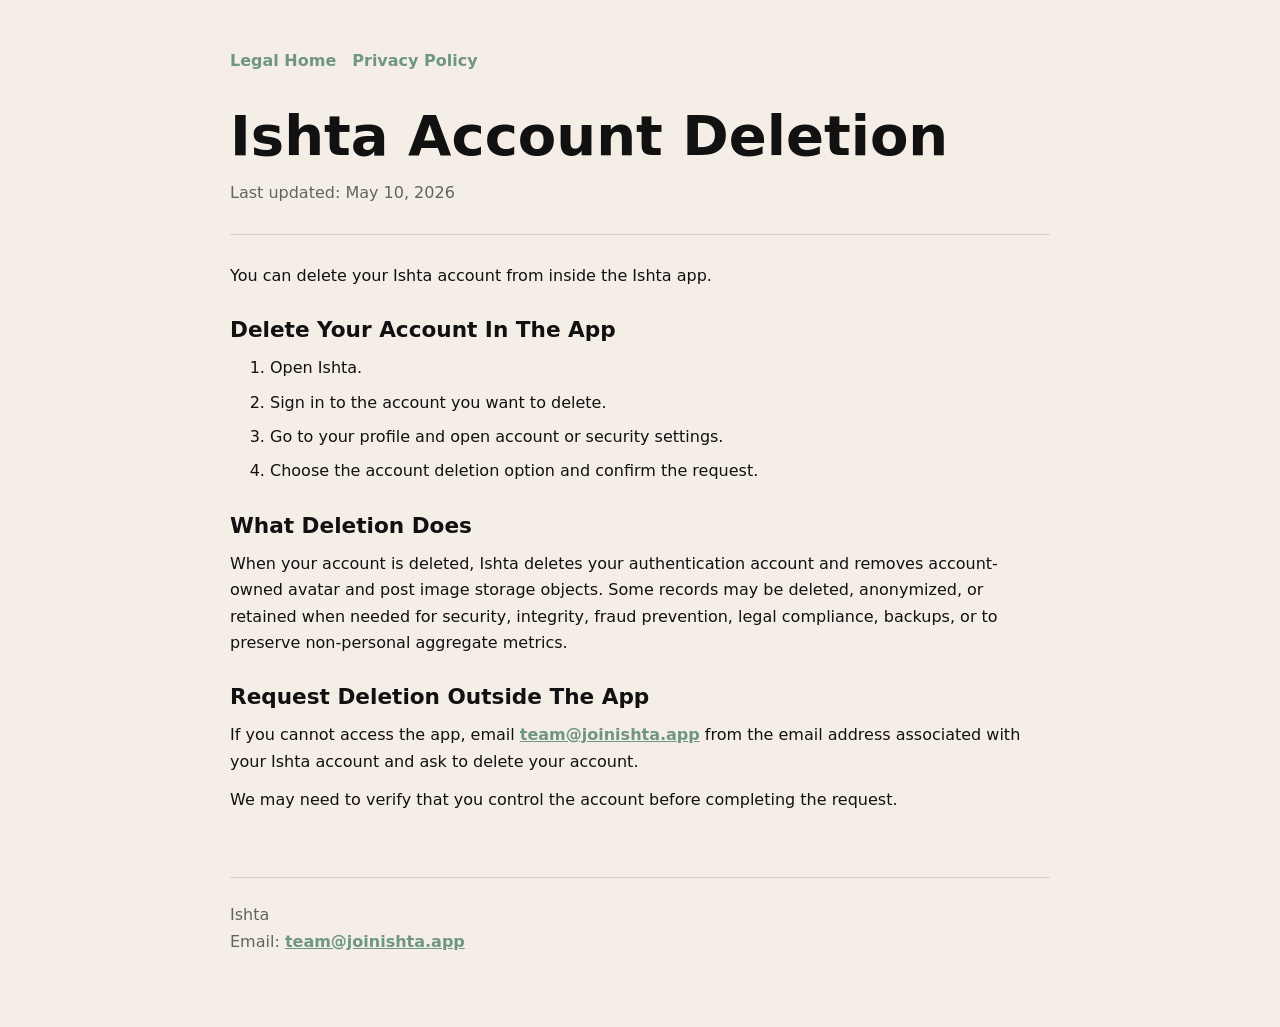
==== account-deletion/index.html @ 8c28632c "Publish Ishta legal pages" ====
<!doctype html>
<html lang="en">
  <head>
    <meta charset="utf-8" />
    <meta name="viewport" content="width=device-width, initial-scale=1" />
    <title>Ishta Account Deletion</title>
    <meta
      name="description"
      content="Account deletion instructions for the Ishta mobile app."
    />
    <link rel="stylesheet" href="../styles.css" />
  </head>
  <body>
    <main class="shell">
      <nav class="nav" aria-label="Legal pages">
        <a href="../">Legal Home</a>
        <a href="../privacy/">Privacy Policy</a>
      </nav>
      <article class="document">
        <header class="hero">
          <h1>Ishta Account Deletion</h1>
          <p class="updated">Last updated: May 10, 2026</p>
        </header>

        <section>
          <p>You can delete your Ishta account from inside the Ishta app.</p>
        </section>

        <section>
          <h2>Delete Your Account In The App</h2>
          <ol>
            <li>Open Ishta.</li>
            <li>Sign in to the account you want to delete.</li>
            <li>Go to your profile and open account or security settings.</li>
            <li>Choose the account deletion option and confirm the request.</li>
          </ol>
        </section>

        <section>
          <h2>What Deletion Does</h2>
          <p>
            When your account is deleted, Ishta deletes your authentication
            account and removes account-owned avatar and post image storage
            objects. Some records may be deleted, anonymized, or retained when
            needed for security, integrity, fraud prevention, legal compliance,
            backups, or to preserve non-personal aggregate metrics.
          </p>
        </section>

        <section>
          <h2>Request Deletion Outside The App</h2>
          <p>
            If you cannot access the app, email
            <a href="mailto:team@joinishta.app">team@joinishta.app</a> from the
            email address associated with your Ishta account and ask to delete
            your account.
          </p>
          <p>
            We may need to verify that you control the account before completing
            the request.
          </p>
        </section>

        <footer>
          <p>Ishta</p>
          <p>
            Email:
            <a href="mailto:team@joinishta.app">team@joinishta.app</a>
          </p>
        </footer>
      </article>
    </main>
  </body>
</html>
---- styles.css ----
:root {
  color-scheme: light;
  --background: #f4eee6;
  --surface: #fffbf5;
  --ink: #111111;
  --muted: #5f665f;
  --border: #dccfc1;
  --primary: #6f977f;
}

* {
  box-sizing: border-box;
}

body {
  margin: 0;
  background: var(--background);
  color: var(--ink);
  font-family:
    Inter, ui-sans-serif, system-ui, -apple-system, BlinkMacSystemFont,
    "Segoe UI", sans-serif;
  line-height: 1.65;
}

a {
  color: var(--primary);
  font-weight: 650;
}

.shell {
  width: min(100% - 40px, 820px);
  margin: 0 auto;
  padding: 48px 0 72px;
}

.document {
  display: grid;
  gap: 28px;
}

.nav {
  display: flex;
  flex-wrap: wrap;
  gap: 16px;
  margin-bottom: 28px;
}

.nav a {
  text-decoration: none;
}

.hero {
  border-bottom: 1px solid var(--border);
  padding-bottom: 28px;
}

h1,
h2 {
  letter-spacing: 0;
  line-height: 1.2;
}

h1 {
  margin: 0 0 10px;
  font-size: clamp(2rem, 8vw, 3.5rem);
}

h2 {
  margin: 0;
  font-size: 1.35rem;
}

p,
ul,
ol {
  margin: 0;
}

section {
  display: grid;
  gap: 12px;
}

li + li {
  margin-top: 8px;
}

.updated,
.muted {
  color: var(--muted);
}

.card {
  display: grid;
  gap: 16px;
  border: 1px solid var(--border);
  border-radius: 8px;
  background: var(--surface);
  padding: 20px;
}

footer {
  border-top: 1px solid var(--border);
  color: var(--muted);
  margin-top: 36px;
  padding-top: 24px;
}
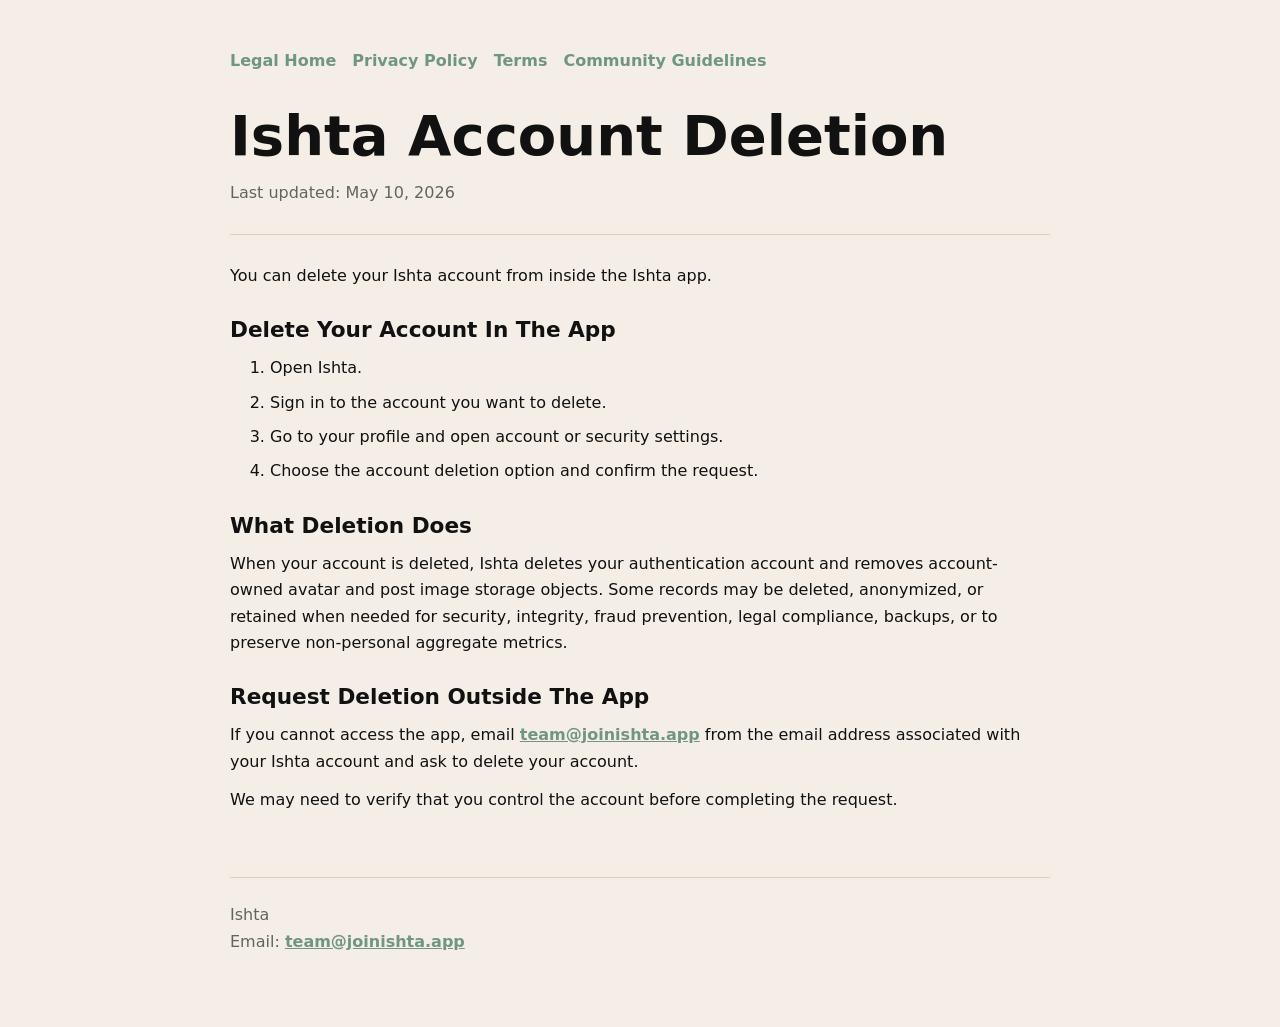
==== commit 2a77e062: "Update UGC safety legal pages" ====
--- a/account-deletion/index.html
+++ b/account-deletion/index.html
@@ -15,6 +15,8 @@
       <nav class="nav" aria-label="Legal pages">
         <a href="../">Legal Home</a>
         <a href="../privacy/">Privacy Policy</a>
+        <a href="../terms/">Terms</a>
+        <a href="../community-guidelines/">Community Guidelines</a>
       </nav>
       <article class="document">
         <header class="hero">
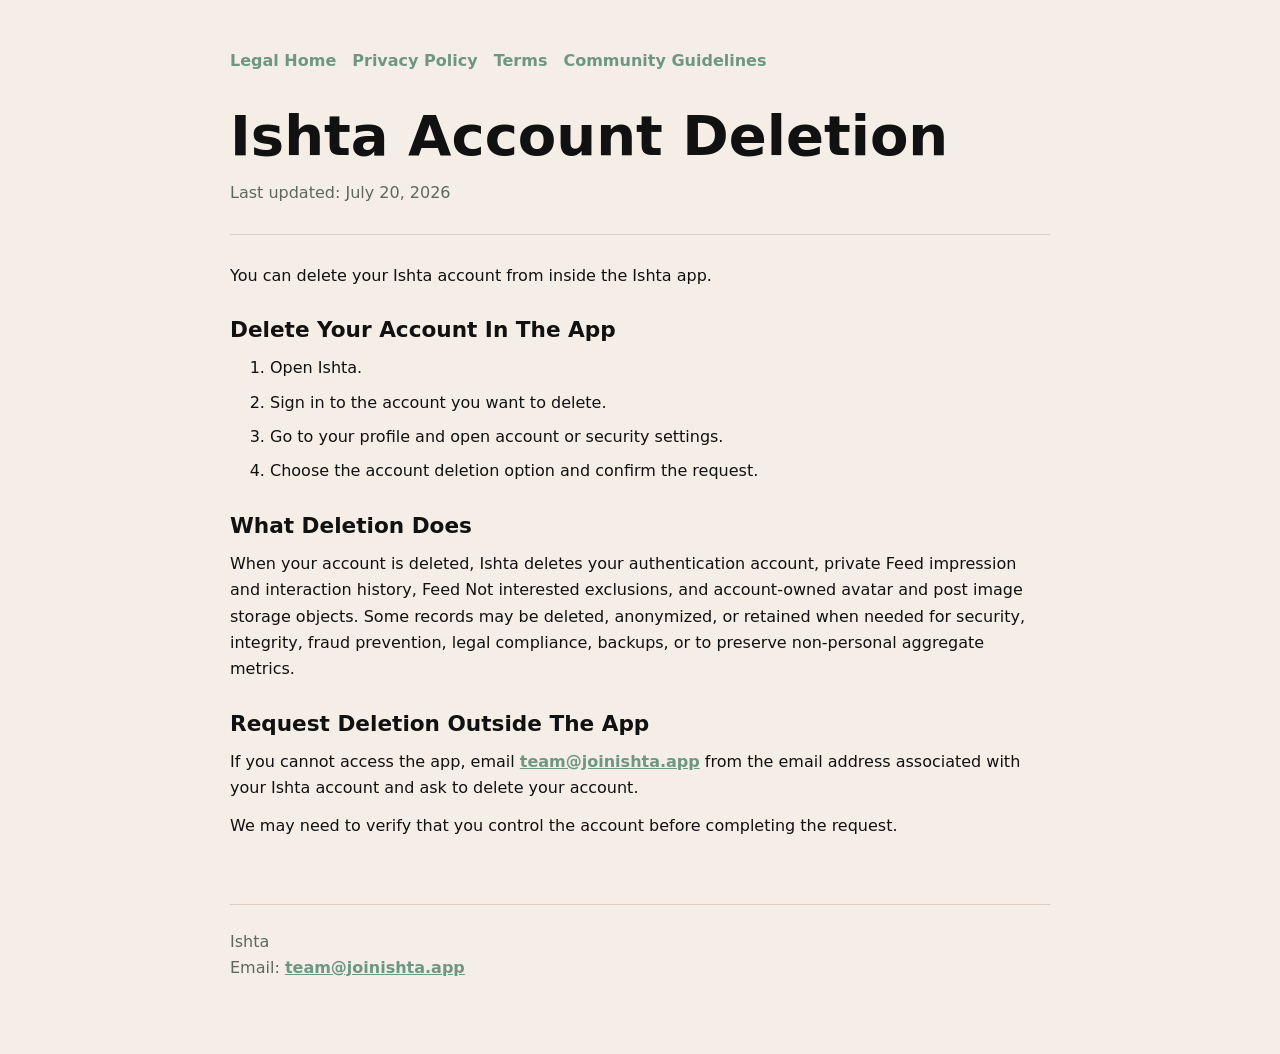
==== commit f77264e1: "Update public legal pages for release 1.2" ====
--- a/account-deletion/index.html
+++ b/account-deletion/index.html
@@ -21,7 +21,7 @@
       <article class="document">
         <header class="hero">
           <h1>Ishta Account Deletion</h1>
-          <p class="updated">Last updated: May 10, 2026</p>
+          <p class="updated">Last updated: July 20, 2026</p>
         </header>
 
         <section>
@@ -42,10 +42,12 @@
           <h2>What Deletion Does</h2>
           <p>
             When your account is deleted, Ishta deletes your authentication
-            account and removes account-owned avatar and post image storage
-            objects. Some records may be deleted, anonymized, or retained when
-            needed for security, integrity, fraud prevention, legal compliance,
-            backups, or to preserve non-personal aggregate metrics.
+            account, private Feed impression and interaction history, Feed Not
+            interested exclusions, and account-owned avatar and post image
+            storage objects. Some records may be deleted, anonymized, or
+            retained when needed for security, integrity, fraud prevention,
+            legal compliance, backups, or to preserve non-personal aggregate
+            metrics.
           </p>
         </section>
 
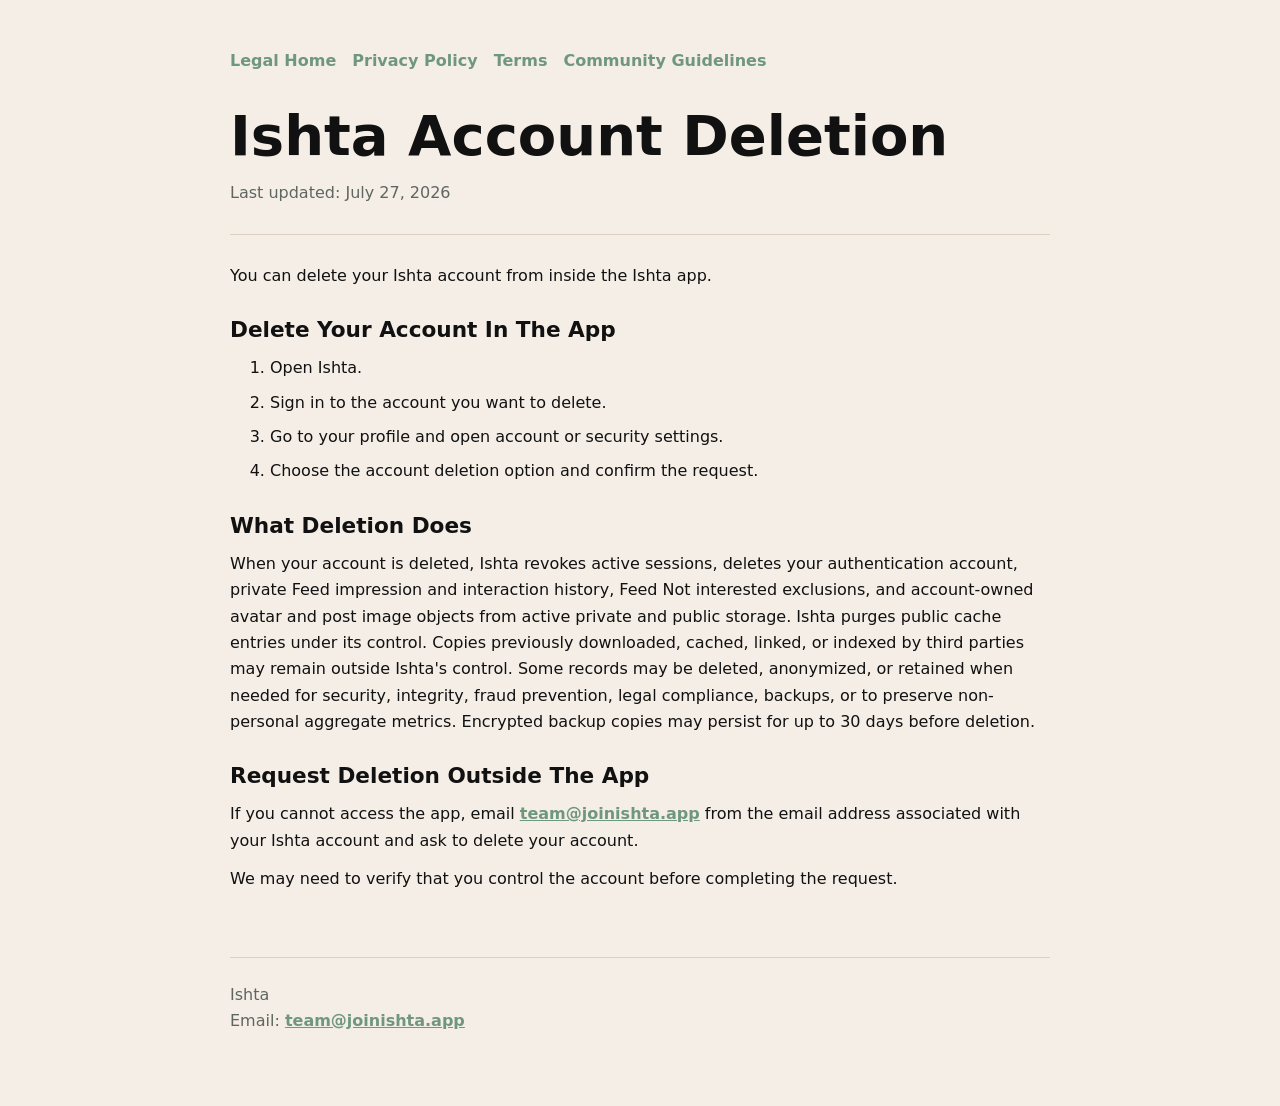
==== commit accf06e3: "Prepare 1.3.0 legal pages for cutover" ====
--- a/account-deletion/index.html
+++ b/account-deletion/index.html
@@ -21,7 +21,7 @@
       <article class="document">
         <header class="hero">
           <h1>Ishta Account Deletion</h1>
-          <p class="updated">Last updated: July 20, 2026</p>
+          <p class="updated">Last updated: July 27, 2026</p>
         </header>
 
         <section>
@@ -41,13 +41,17 @@
         <section>
           <h2>What Deletion Does</h2>
           <p>
-            When your account is deleted, Ishta deletes your authentication
-            account, private Feed impression and interaction history, Feed Not
-            interested exclusions, and account-owned avatar and post image
-            storage objects. Some records may be deleted, anonymized, or
+            When your account is deleted, Ishta revokes active sessions, deletes
+            your authentication account, private Feed impression and interaction
+            history, Feed Not interested exclusions, and account-owned avatar
+            and post image objects from active private and public storage. Ishta
+            purges public cache entries under its control. Copies previously
+            downloaded, cached, linked, or indexed by third parties may remain
+            outside Ishta's control. Some records may be deleted, anonymized, or
             retained when needed for security, integrity, fraud prevention,
             legal compliance, backups, or to preserve non-personal aggregate
-            metrics.
+            metrics. Encrypted backup copies may persist for up to 30 days before
+            deletion.
           </p>
         </section>
 
